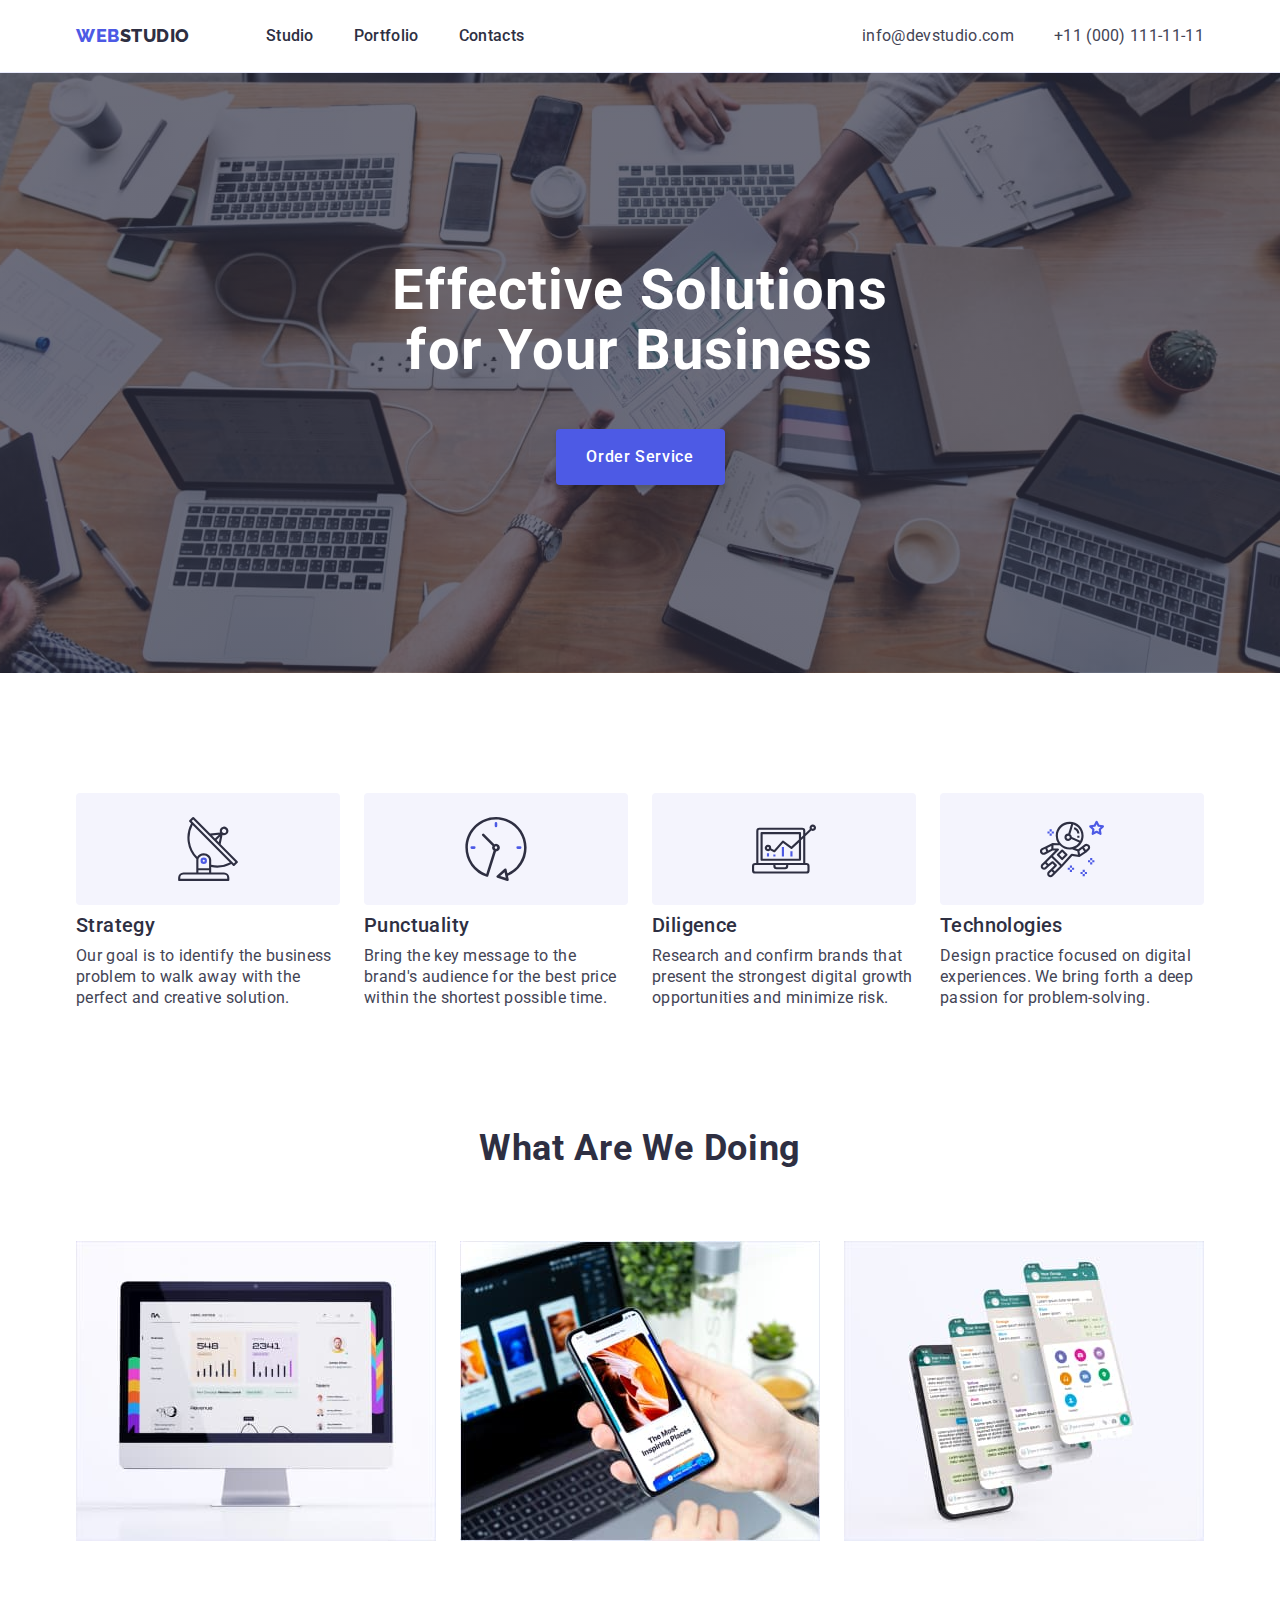
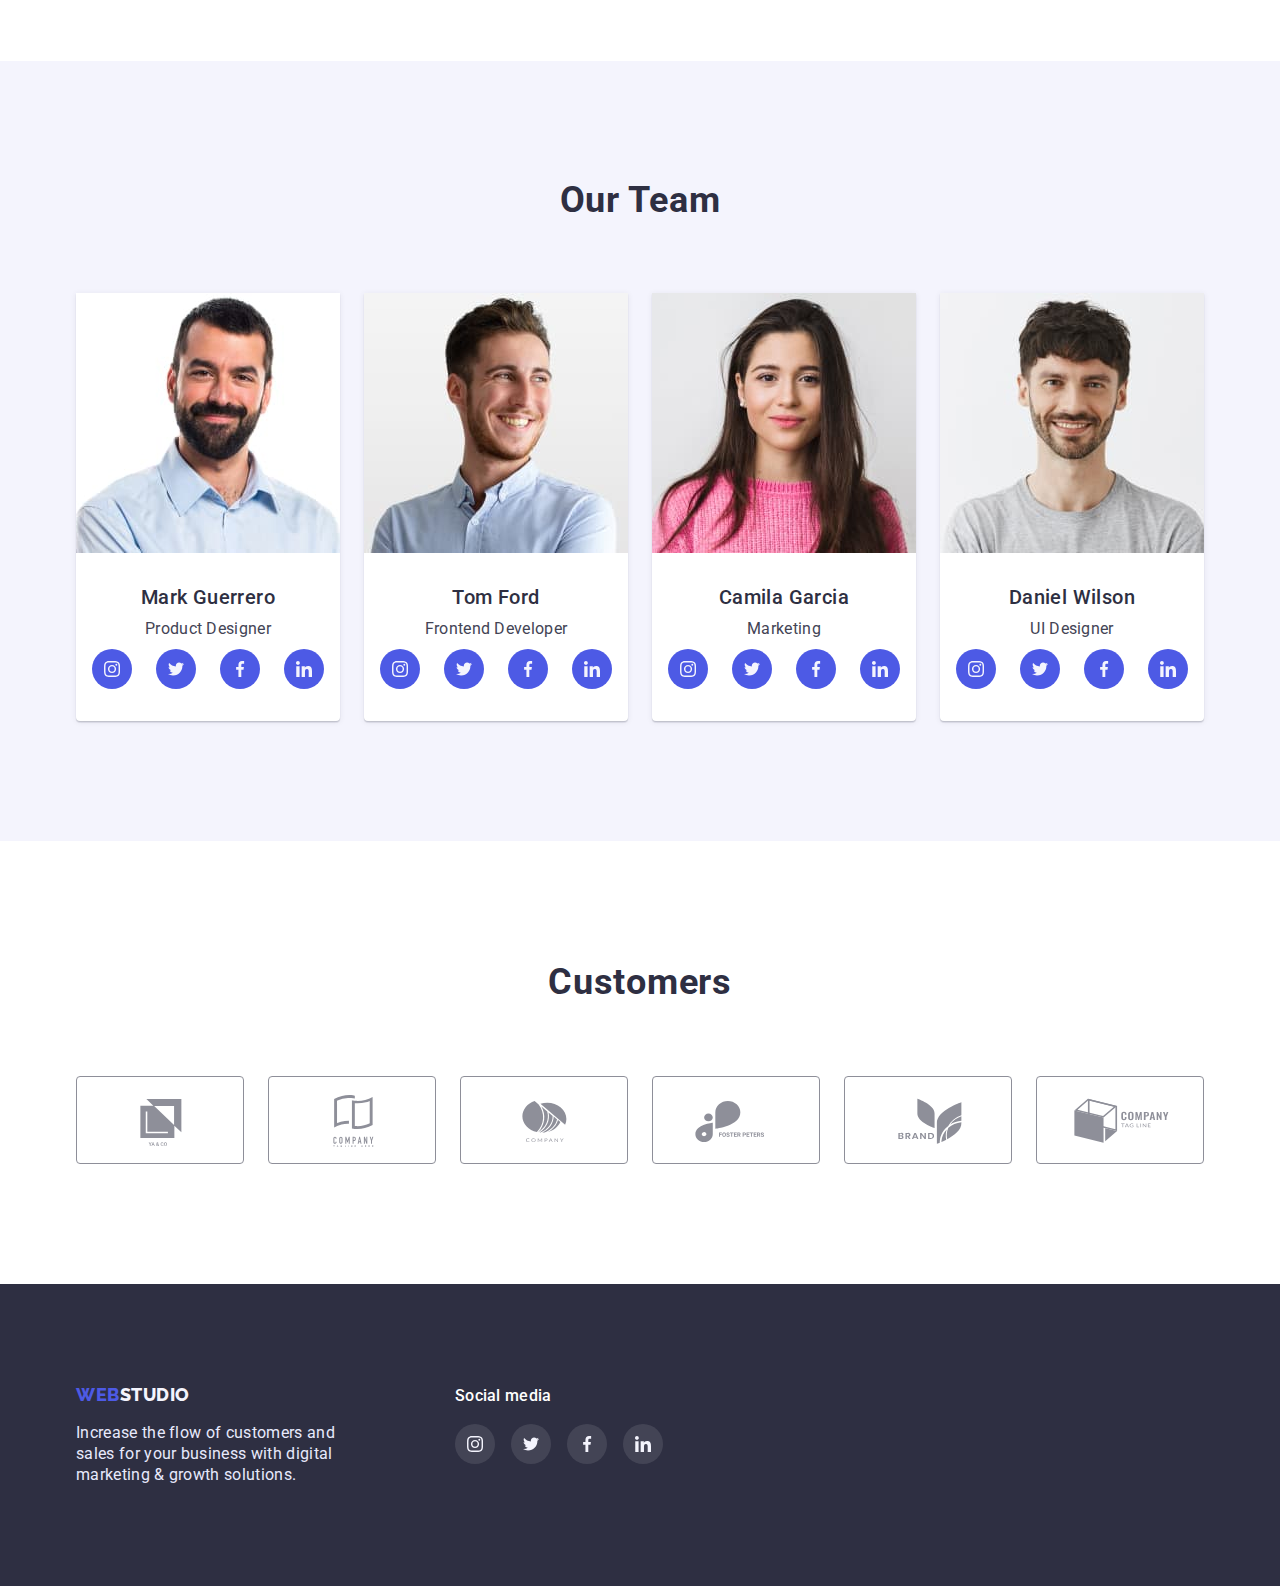
==== index.html @ 780a2706 "Initial commit" ====
<!DOCTYPE html>
<html lang="en">
<head>
    <meta charset="UTF-8">
    <meta http-equiv="X-UA-Compatible" content="IE=edge">
    <meta name="viewport" content="width=device-width, initial-scale=1.0">
    <title>WedStudio</title>
    <link rel="preconnect" href="https://fonts.googleapis.com">
    <link rel="preconnect" href="https://fonts.gstatic.com" crossorigin>
    <link href="https://fonts.googleapis.com/css2?family=Raleway:wght@800&family=Roboto:wght@400;500;700;900&display=swap" rel="stylesheet">
    <link rel="stylesheet" href="https://cdnjs.cloudflare.com/ajax/libs/modern-normalize/1.1.0/modern-normalize.min.css">
    <link rel="stylesheet" href="css/styles.css">
</head>
<body>
    <!--Шапка-->
    <header class="header-website">
        <div class="container header-main">
        <nav class="header-nav">
            <a href="./index.html" class="header-logo logo link">Web<span class="logo-studio">Studio</span></a>
            <ul class="header-list list">
                <li class="item-header"><a class="header-link link" href="./index.html">Studio</a></li>
                <li class="item-header"><a class="header-link link" href="./portfolio.html">Portfolio</a></li>
                <li class="item-header"><a class="header-link link" href="">Contacts</a></li>
            </ul>
        </nav>
        <address class="address">
            <ul class="address-list list">
                <li class="item-contacts"><a class="contacts link" href="mailto:info@devstudio.com">info@devstudio.com</a></li>
                <li class="item-contacts"><a class="contacts link" href="tel:+110001111111">+11 (000) 111-11-11</a></li>
            </ul>
        </address>  
        </div>   
    </header>

    <!--Унікальний Зміст-->
    <main>
        <section class="hero">
            <div class="container">
            <h1 class="title">Effective Solutions 
                for Your Business</h1>
            <button type="button" class="button-hero">Order Service</button>
            </div>
        </section>

        <section class="information">
            <div class="container">
            <h2 hidden>Info</h2>
            <ul class="info-list list">
                <li class="item-info">
                    <div class="info-icon">
                        <svg width="64" height="64">
                            <use href="./images/icons.svg#icon-antenna"></use>
                        </svg>
                    </div>
                    <h3 class="info-caption">Strategy</h3>
                    <p class="info-text">Our goal is to identify the business problem to walk away with the perfect and creative solution. </p>
                </li>
                <li class="item-info">
                    <div class="info-icon">
                        <svg width="64" height="64">
                            <use href="./images/icons.svg#icon-clock"></use>
                        </svg>
                    </div>
                    <h3 class="info-caption">Punctuality</h3>
                    <p class="info-text">Bring the key message to the brand's audience for the best price within the shortest possible time.</p>
                </li>
                <li class="item-info">
                    <div class="info-icon">
                        <svg width="64" height="64">
                            <use href="./images/icons.svg#icon-diagram"></use>
                        </svg>
                    </div>
                    <h3 class="info-caption">Diligence</h3>
                    <p class="info-text">Research and confirm brands that present the strongest digital growth opportunities and minimize risk.</p>
                </li>
                <li class="item-info">
                    <div class="info-icon">
                        <svg width="64" height="64">
                            <use href="./images/icons.svg#icon-astronaut"></use>
                        </svg>
                    </div>
                    <h3 class="info-caption">Technologies</h3>
                    <p class="info-text">Design practice focused on digital experiences. We bring forth a deep passion for problem-solving.</p>
                </li>
            </ul>
            </div>
        </section>

        <section class="company-work">
            <div class="container">
            <h2 class="title-company-work">What are we doing</h2>
            <ul class="company-work-list list">
                <li class="company-work-cards">
                    <img src="./images/site.jpg"
                    alt="site"
                    width="360"
                    height="300"></li>

                <li class="company-work-cards">
                    <img src="./images/chat.jpg" 
                    alt="chat"
                    width="360"
                    height="300"></li>

                <li class="company-work-cards">
                    <img src="./images/application.jpg" 
                    alt="mobile application"
                    width="360"
                    height="300"></li>
            </ul>
            </div>
        </section>

        <section class="team">
            <div class="container">
            <h2 class="title-team">Our Team</h2> 

            <ul class="team-list list">
                <li class="item-team">
                    <img src="./images/TeamCard1.jpg" 
                    alt="Product Designer"
                    width="264"
                    height="260">
                    <div class="team-text">
                    <h3 class="team-caption">Mark Guerrero</h3>
                    <p class="team-position">Product Designer</p>
                    <ul class="team-soc-list list">
                        <li class="team-soc-item">
                            <a href="" class="team-soc-link link">
                                <svg width="16" height="16">
                                <use href="./images/icons.svg#icon-instagram"></use>
                                </svg>
                            </a>
                        </li>
                        <li class="team-soc-item">
                            <a href="" class="team-soc-link link">
                                <svg width="16" height="16">
                                <use href="./images/icons.svg#icon-twitter"></use>
                                </svg>
                            </a>
                        </li>
                        <li class="team-soc-item">
                            <a href="" class="team-soc-link link">
                                <svg width="16" height="16">
                                <use href="./images/icons.svg#icon-facebook"></use>
                                </svg>
                            </a>
                        </li>
                        <li class="team-soc-item">
                            <a href="" class="team-soc-link link">
                                <svg width="16" height="16">
                                <use href="./images/icons.svg#icon-linkedin"></use>
                                </svg>
                            </a>
                        </li>
                    </ul>
                    </div>
                </li>
                <li class="item-team">
                    <img src="./images/TeamCard2.jpg" 
                    alt="Frontend Developer"
                    width="264"
                    height="260">
                    <div class="team-text">
                    <h3 class="team-caption">Tom Ford</h3>
                    <p class="team-position">Frontend Developer</p>
                    <ul class="team-soc-list list">
                        <li class="team-soc-item">
                            <a href="" class="team-soc-link link">
                                <svg width="16" height="16">
                                <use href="./images/icons.svg#icon-instagram"></use>
                                </svg>
                            </a>
                        </li>
                        <li class="team-soc-item">
                            <a href="" class="team-soc-link link">
                                <svg width="16" height="16">
                                <use href="./images/icons.svg#icon-twitter"></use>
                                </svg>
                            </a>
                        </li>
                        <li class="team-soc-item">
                            <a href="" class="team-soc-link link">
                                <svg width="16" height="16">
                                <use href="./images/icons.svg#icon-facebook"></use>
                                </svg>
                            </a>
                        </li>
                        <li class="team-soc-item">
                            <a href="" class="team-soc-link link">
                                <svg width="16" height="16">
                                <use href="./images/icons.svg#icon-linkedin"></use>
                                </svg>
                            </a>
                        </li>
                    </ul>
                    </div>
                </li>
                <li class="item-team">
                    <img src="./images/TeamCard3.jpg" 
                    alt="Marketing"
                    width="264"
                    height="260">
                    <div class="team-text">
                    <h3 class="team-caption">Camila Garcia</h3>
                    <p class="team-position">Marketing</p>
                    <ul class="team-soc-list list">
                        <li class="team-soc-item">
                            <a href="" class="team-soc-link link">
                                <svg width="16" height="16">
                                <use href="./images/icons.svg#icon-instagram"></use>
                                </svg>
                            </a>
                        </li>
                        <li class="team-soc-item">
                            <a href="" class="team-soc-link link">
                                <svg width="16" height="16">
                                <use href="./images/icons.svg#icon-twitter"></use>
                                </svg>
                            </a>
                        </li>
                        <li class="team-soc-item">
                            <a href="" class="team-soc-link link">
                                <svg width="16" height="16">
                                <use href="./images/icons.svg#icon-facebook"></use>
                                </svg>
                            </a>
                        </li>
                        <li class="team-soc-item">
                            <a href="" class="team-soc-link link">
                                <svg width="16" height="16">
                                <use href="./images/icons.svg#icon-linkedin"></use>
                                </svg>
                            </a>
                        </li>
                    </ul>
                    </div>
                </li>
                <li class="item-team">
                    <img src="./images/TeamCard4.jpg" 
                    alt="UI Designer"
                    width="264"
                    height="260">
                    <div class="team-text">
                    <h3 class="team-caption">Daniel Wilson</h3>
                    <p class="team-position">UI Designer</p>
                    <ul class="team-soc-list list">
                        <li class="team-soc-item">
                            <a href="" class="team-soc-link link">
                                <svg width="16" height="16">
                                <use href="./images/icons.svg#icon-instagram"></use>
                                </svg>
                            </a>
                        </li>
                        <li class="team-soc-item">
                            <a href="" class="team-soc-link link">
                                <svg width="16" height="16">
                                <use href="./images/icons.svg#icon-twitter"></use>
                                </svg>
                            </a>
                        </li>
                        <li class="team-soc-item">
                            <a href="" class="team-soc-link link">
                                <svg width="16" height="16">
                                <use href="./images/icons.svg#icon-facebook"></use>
                                </svg>
                            </a>
                        </li>
                        <li class="team-soc-item">
                            <a href="" class="team-soc-link link">
                                <svg width="16" height="16">
                                <use href="./images/icons.svg#icon-linkedin"></use>
                                </svg>
                            </a>
                        </li>
                    </ul>
                    </div>
                </li>
            </ul>
            </div>
        </section>

        <section class="customers">
            <div class="conteiner">
                <h2 class="title-customers">Customers</h2>
                    <ul class="customers-list list">
                        <li class="customers-icon-item">
                                <svg class="customers-icon"
                                 width="104" height="56">
                                    <use href="./images/icons.svg#icon-Logo1"></use>
                                </svg>
                        </li>
                        <li class="customers-icon-item">
                                <svg class="customers-icon"
                                 width="104" height="56">
                                    <use href="./images/icons.svg#icon-Logo2"></use>
                                </svg>
                        </li>
                        <li class="customers-icon-item">
                                <svg class="customers-icon"
                                 width="104" height="56">
                                    <use href="./images/icons.svg#icon-Logo3"></use>
                                </svg>
                        </li>
                        <li class="customers-icon-item">
                                <svg class="customers-icon"
                                 width="104" height="56">
                                    <use href="./images/icons.svg#icon-Logo4"></use>
                                </svg>
                        </li>
                        <li class="customers-icon-item">
                                <svg class="customers-icon"
                                 width="104" height="56">
                                    <use href="./images/icons.svg#icon-Logo5"></use>
                                </svg>
                        </li>
                        <li class="customers-icon-item">
                                <svg class="customers-icon"
                                 width="104" height="56">
                                    <use href="./images/icons.svg#icon-Logo6"></use>
                                </svg>
                        </li>
                    </ul>
            </div>
        </section>
    </main>

    <!--Нижня Частина-->
    <footer class="footer-website">
        <div class="container">
        <div class="footer-content">
            <div>
                <a href="./index.html" class="logo link">Web<span class="logo-studio-footer">Studio</span></a>
                <p class="footer-text">Increase the flow of customers and 
                 sales for your business with digital 
                 marketing & growth solutions.</p>
            </div>
            
            <div class="footer-social-media">
                <p class="footer-text-soc">Social media</p>
                <ul class="footer-soc-list list">
                    <li class="footer-soc-item">
                        <a href="" class="footer-soc-link link">
                            <svg width="16" height="16">
                                <use href="./images/icons.svg#icon-instagram"></use>
                            </svg>
                         </a>
                    </li>
                    <li class="footer-soc-item">
                        <a href="" class="footer-soc-link link">
                            <svg width="16" height="16">
                                <use href="./images/icons.svg#icon-twitter"></use>
                            </svg>
                        </a>
                    </li>
                    <li class="footer-soc-item">
                        <a href="" class="footer-soc-link link">
                            <svg width="16" height="16">
                                <use href="./images/icons.svg#icon-facebook"></use>
                            </svg>
                        </a>
                    </li>
                    <li class="footer-soc-item">
                        <a href="" class="footer-soc-link link">
                            <svg width="16" height="16">
                                <use href="./images/icons.svg#icon-linkedin"></use>
                            </svg>
                        </a>
                    </li>
                </ul>
            </div>
        </div>
        </div>
    </footer>
</body>
</html>
---- css/styles.css ----
body {
  font-family: 'Roboto',sans-serif;
  color: #434455;
  }

p,h1,h2,h3,h4,h5,h6 {
  margin: 0;
}

ul {
  padding-left: 0;
  margin: 0;
}

img {
  display: block;
  max-width: 100%;
  height: auto;
}

:root {
  --bg-color:#2E2F42;
  --bg-second-color: #F4F4FD;

  --logo-color: #4D5AE5;

  --color-header-link: #2E2F42;
  --color-contacts: #434455;
  --selection-header: #404BBF;

  --hero-title-color: #FFFFFF;
  --bttn-color: #FFFFFF;
  --bttn-bg-color: #4D5AE5;
  --selection-bttn-hero: #404bbf;
  --background-gradient: linear-gradient(rgba(46, 47, 66, 0.7), rgba(46, 47, 66, 0.7));

  --text-main: #2E2F42;
  --shadow-team-cards: 0px 1px 6px rgba(46, 47, 66, 0.08), 
  0px 1px 1px rgba(46, 47, 66, 0.16), 
  0px 2px 1px rgba(46, 47, 66, 0.08);
  --bg-color-icon: #F4F4FD;
  --bg-color-photo: #FFFFFF;
  --icon-soc-team:#4D5AE5;
  --selection-icon-team:#404BBF;

  --photo-border:#E7E9FC;
  --selection-icon-customers: #404BBF;

  --nav-bttn-color: #4D5AE5;
  --nav-bttn-bg: #F4F4FD;
  --nav-bttn-border: #E7E9FC;
  --selection-bttn-nav-text: #FFFFFF;
  --selection-bttn-nav: #404BBF;
  --shadow-bttn-nav: 0px 3px 1px rgba(0, 0, 0, 0.1), 
  0px 2px 1px rgba(0, 0, 0, 0.08), 
  0px 2px 2px rgba(0, 0, 0, 0.12);

  --cards-text-color: #2e2f42; 
  --cards-subtext-color: #434455;
  --shadow-cards: 0px 1px 6px rgba(46, 47, 66, 0.08),
  0px 1px 1px rgba(46, 47, 66, 0.16), 
  0px 2px 1px rgba(46, 47, 66, 0.08);

  --footer-text: #E7E9FC;
  --footer-text-soc: #FFFFFF;
  --footer-icon-soc: rgba(255, 255, 255, 0.1);
  --selection-footer-icon: #31D0AA;
}

.link {  
  text-decoration: none; 
}

.container {
  width: 1158px;
  padding-right: 15px;
  padding-left: 15px;
  margin: 0 auto;}

/*Header CSS*/

.header-website {
  padding-top: 24px;
  padding-bottom: 24px;
  border-bottom: 1px solid #E7E9FC;
}

.header-main {
  display: flex;
}

.header-nav {
  display: flex;
  align-items: center;
  margin-right: auto;
}

.header-logo {
  margin-right: 76px;
}

.logo {
  font-family: 'Raleway', sans-serif;
  text-transform: uppercase;
  font-weight: 800;
  font-size: 18px;
  line-height: 1.17;
  letter-spacing: 0.03em;
  color: var(--logo-color);
}

.logo-studio {
  color: #2E2F42;
}

.logo-studio-footer {
  color: #F4F4FD;
}

.list {
  list-style: none;
}

.header-list {
  display: flex;
  gap: 40px;
}

.header-link {
  font-weight: 500;
  font-size: 16px;
  line-height: 1.5;
  letter-spacing: 0.02em;
  color: var(--color-header-link);
}

.header-link:hover, 
.header-link:focus {
  color:var(--selection-header);
}

.address {
  font-style: normal;
}

.address-list {
  display: flex;
  gap: 40px;
}

.contacts {
  font-family: 'Roboto';
  font-size: 16px;
  line-height: 1.5;
  letter-spacing: 0.02em;
  color: var(--color-contacts);
}
.contacts:hover,
.contacts:focus {
  color: var(--selection-header);
}

/*------Section Hero------*/

.hero {
  padding-top: 188px;
  padding-bottom: 188px;
  max-width: 1440px;
  margin: 0 auto;
  background-color: var(--bg-color);
  background-image: var(--background-gradient),
  url(../images/BackgroundPhoto.jpg);
  background-repeat: no-repeat;
  background-position: center;
}

.title {
  font-weight: 700;
  font-size: 56px;
  max-width: 496px;
  line-height: 1.07;
  letter-spacing: 0.02em;
  color: var(--hero-title-color);
  text-align: center;
  margin: 0 auto;
  white-space:pre-line;
  margin-bottom: 48px;
}

.button-hero {
  font-family: 'Roboto', sans-serif;
  font-style: normal;
  min-width: 169px;
  height: 56px;
  font-weight: 500;
  font-size: 16px;
  line-height: 1.5;
  letter-spacing: 0.04em;
  color: var(--bttn-color);
  background-color: var(--bttn-bg-color);
  box-shadow: 0px 4px 4px rgba(0, 0, 0, 0.15);
  border-radius: 4px;
  border: 0cm;
  margin: 0 auto;
  display: block;
  cursor: pointer;
}

.button-hero:hover,
.button-hero:focus {
  background-color: var(--selection-bttn-hero);
}

/*------Section Information------*/ 

.information {
  padding-top: 120px;
  padding-bottom: 120px;
}

.info-list {
  display: flex;
  justify-content: space-between;
  gap: 24px;
}

.item-info {
  width: calc((100% - 72px) / 4);
  max-width: 264px;
}

.info-icon {
  width: 100%;
  height: 112px;
  background-color: var(--bg-color-icon);
  border-radius: 4px;
  margin-bottom: 8px;
  display: flex;
  align-items: center;
  justify-content: center;
}

.info-caption {
  font-weight: 500;
  font-size: 20px;
  line-height: 1.2;
  letter-spacing: 0.02em;
  color: var(--text-main);
  margin-bottom: 8px;
}

.info-text {
  font-size: 16px;
  line-height: 1.33;
  letter-spacing: 0.02em;
}

/*------Section Company Work------*/

.company-work {
  padding-bottom: 120px;
}

.title-company-work {
  font-weight: 700;
  font-size: 36px;
  line-height: 1.11;
  letter-spacing: 0.02em;
  margin-bottom: 72px;
  text-transform: capitalize;
  text-align: center;
  color: var(--text-main);
}

.company-work-list {
  display: flex;
  justify-content: space-between;
  gap: 24px;
}

 .company-work-cards {
  width: calc((100% - 48px) / 3);
}


/*------Section Team------*/

.team {
  padding-top: 120px;
  padding-bottom: 120px;
  background-color: var(--bg-second-color);
}

.team-list {
  display: flex;
  justify-content: space-between;
  gap: 24px;
}

.item-team {
  background-color: var(--bg-color-photo);
  width: calc((100% - 72px) / 4);
  box-shadow: var(--shadow-team-cards);
  border-radius: 0px 0px 4px 4px;
}

.title-team {
  font-weight: 700;
  font-size: 36px;
  line-height: 1.11;
  letter-spacing: 0.02em;
  margin-bottom: 72px;
  text-transform: capitalize;
  text-align: center;
  color: var(--text-main);
}

.team-text {
  padding-top: 32px;
  padding-bottom: 32px;
}

.team-caption {
  font-weight: 500;
  font-size: 20px;
  line-height: 1.2;
  letter-spacing: 0.02em;
  color: var(--text-main);
  text-align: center;
  margin-bottom: 8px;
}

.team-position { 
  font-size: 16px;
  line-height: 1.5;
  letter-spacing: 0.02em;
  text-align: center;
  margin-bottom: 8px;
}

.team-soc-list {
  display: flex;
  justify-content: center;
  align-items: center;
  gap: 24px;
}

.team-soc-item {
  width: 40px;
  height: 40px;
}

.team-soc-link {
  width: 100%;
  height: 100%;
  border-radius: 50%;
  background-color: var(--icon-soc-team);
  display: flex;
  align-items: center;
  justify-content: center;
}

.team-soc-link:hover,
.team-soc-link:focus {
  background-color: var(--selection-icon-team);
}

/*------Customers------*/

.customers {
  padding-top: 120px;
  padding-bottom: 120px;
}

.title-customers {
  font-weight: 700;
  font-size: 36px;
  line-height: 1.22;
  letter-spacing: 0.02em;
  margin-bottom: 72px;
  text-align: center;
  text-transform: capitalize;
  color: var(--text-main);
}

.customers-list {
  display: flex;
  justify-content: center;
  align-items: center;
  gap: 24px;
}

.customers-icon-item {
  width: 168px;
  height: 88px;
  display: flex;
  align-items: center;
  justify-content: center;
  border: 1px solid #8E8F99;
  border-radius: 4px;
  color: #8e8f99;
}

.customers-icon {
  fill: currentColor;
}

.customers-icon-item:hover, 
.customers-icon-item:focus {
  border-color: var(--selection-icon-customers);
  color: var(--selection-icon-customers);
}


/*------Footer------*/

.footer-website {
  padding-top: 100px;
  padding-bottom: 100px;
  margin-right: auto;
  background-color: var(--bg-color);
}

.footer-content {
  display: flex;
  align-items: start;
  gap: 120px;
}

.footer-text {
  font-size: 16px;
  line-height: 1.33;
  letter-spacing: 0.02em;
  margin-top: 16px;
  color: var(--footer-text);
  white-space: pre-line;
  max-width: 264px; 
}

.footer-text-soc {
  font-weight: 500;
  font-size: 16px;
  line-height: 1.5;
  letter-spacing: 0.02em;
  color: var(--footer-text-soc);
  margin-bottom: 16px;
}

.footer-soc-list {
  display: flex;
  justify-content: center;
  align-items: center;
  gap: 16px;
}

.footer-soc-link {
  width: 40px;
  height: 40px;
  border-radius: 50%;
  background-color: var(--footer-icon-soc);
  display: flex;
  align-items: center;
  justify-content: center;
}

.footer-soc-link:hover,
.footer-soc-link:focus {
  background-color: var(--selection-footer-icon);
}

/*------Portfolio Nav------*/

.portfolio {
  padding-top: 96px;
  padding-bottom: 120px;
}

.list-button {
  display: flex;
  gap: 24px;
  margin-bottom: 72px;
  justify-content: center;
} 

.button-nav {
  font-family: 'Roboto', sans-serif;
  font-weight: 500;
  font-size: 16px;
  line-height: 1.5;
  letter-spacing: 0.04em;
  color: var(--nav-bttn-color);
  background-color: var(--nav-bttn-bg);
  border: 1px solid var(--nav-bttn-border);
  border-radius: 4px;
  margin: 0 auto;
  cursor: pointer;
  padding: 12px 24px;
}

.button-nav:hover,
.button-nav:focus{
  color: var(--selection-bttn-nav-text);
  background-color: var(--selection-bttn-nav);
  box-shadow: var(--shadow-bttn-nav);
}

/*Portfolio Cards*/

.list-card {
  display: flex;
  flex-wrap: wrap;
  column-gap: 24px;
  row-gap: 48px;
}

.row-cards {
  width: calc((100% - 48px) / 3);
  border: 1px solid var(--photo-border);
  border-top: none;
}

.cards-container {
  background-color: var(--bg-color-photo);
  padding-top: 32px;
  padding-bottom: 32px;
  padding-left: 16px;
}

.row-cards:hover,
.row-cards:focus {
  border: 1px solid #F4F4FD;
  box-shadow: var(--shadow-cards)
}

.cards-caption {
  font-weight: 500;
  font-size: 20px;
  line-height: 1.2;
  letter-spacing: 0.02em;
  color: var(--cards-text-color);
  margin-bottom: 8px;
}

.cards-text {
  font-size: 16px;
  line-height: 1.5;
  letter-spacing: 0.02em;
  color: var(--cards-subtext-color);
}
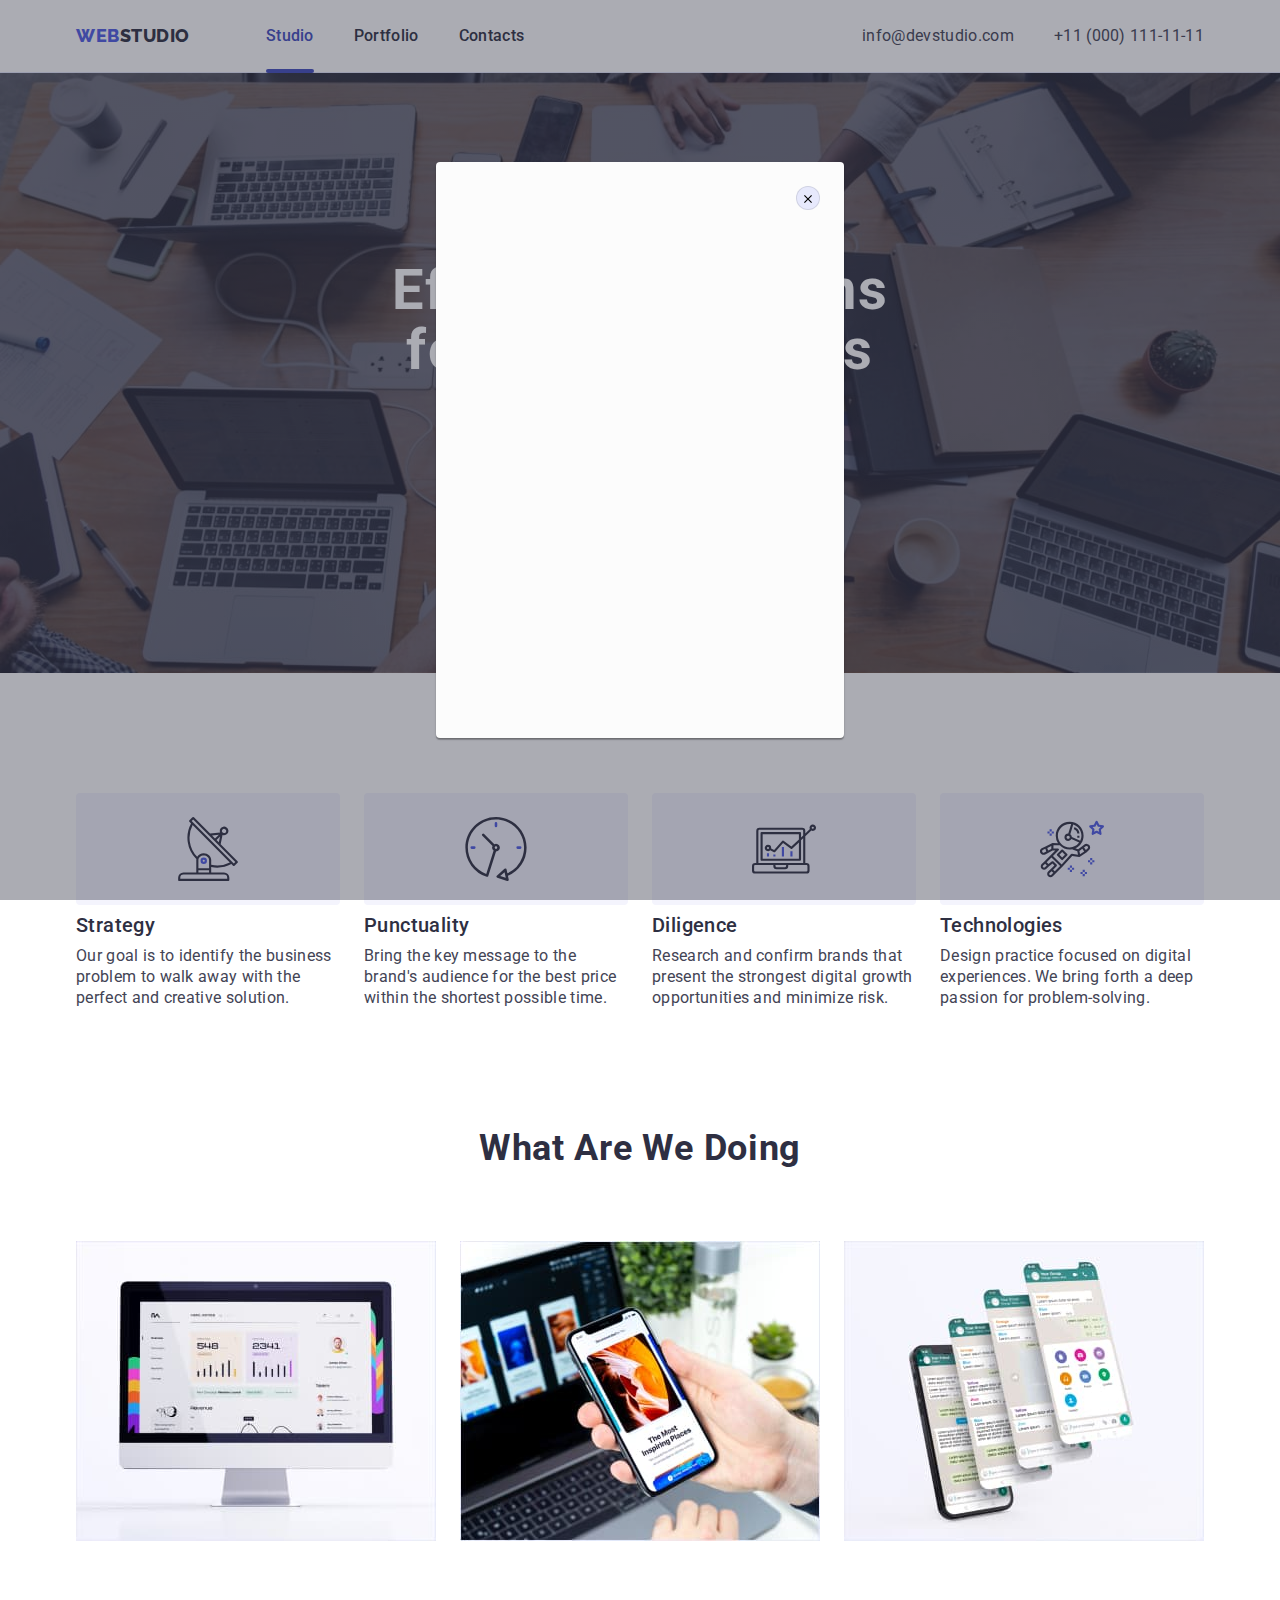
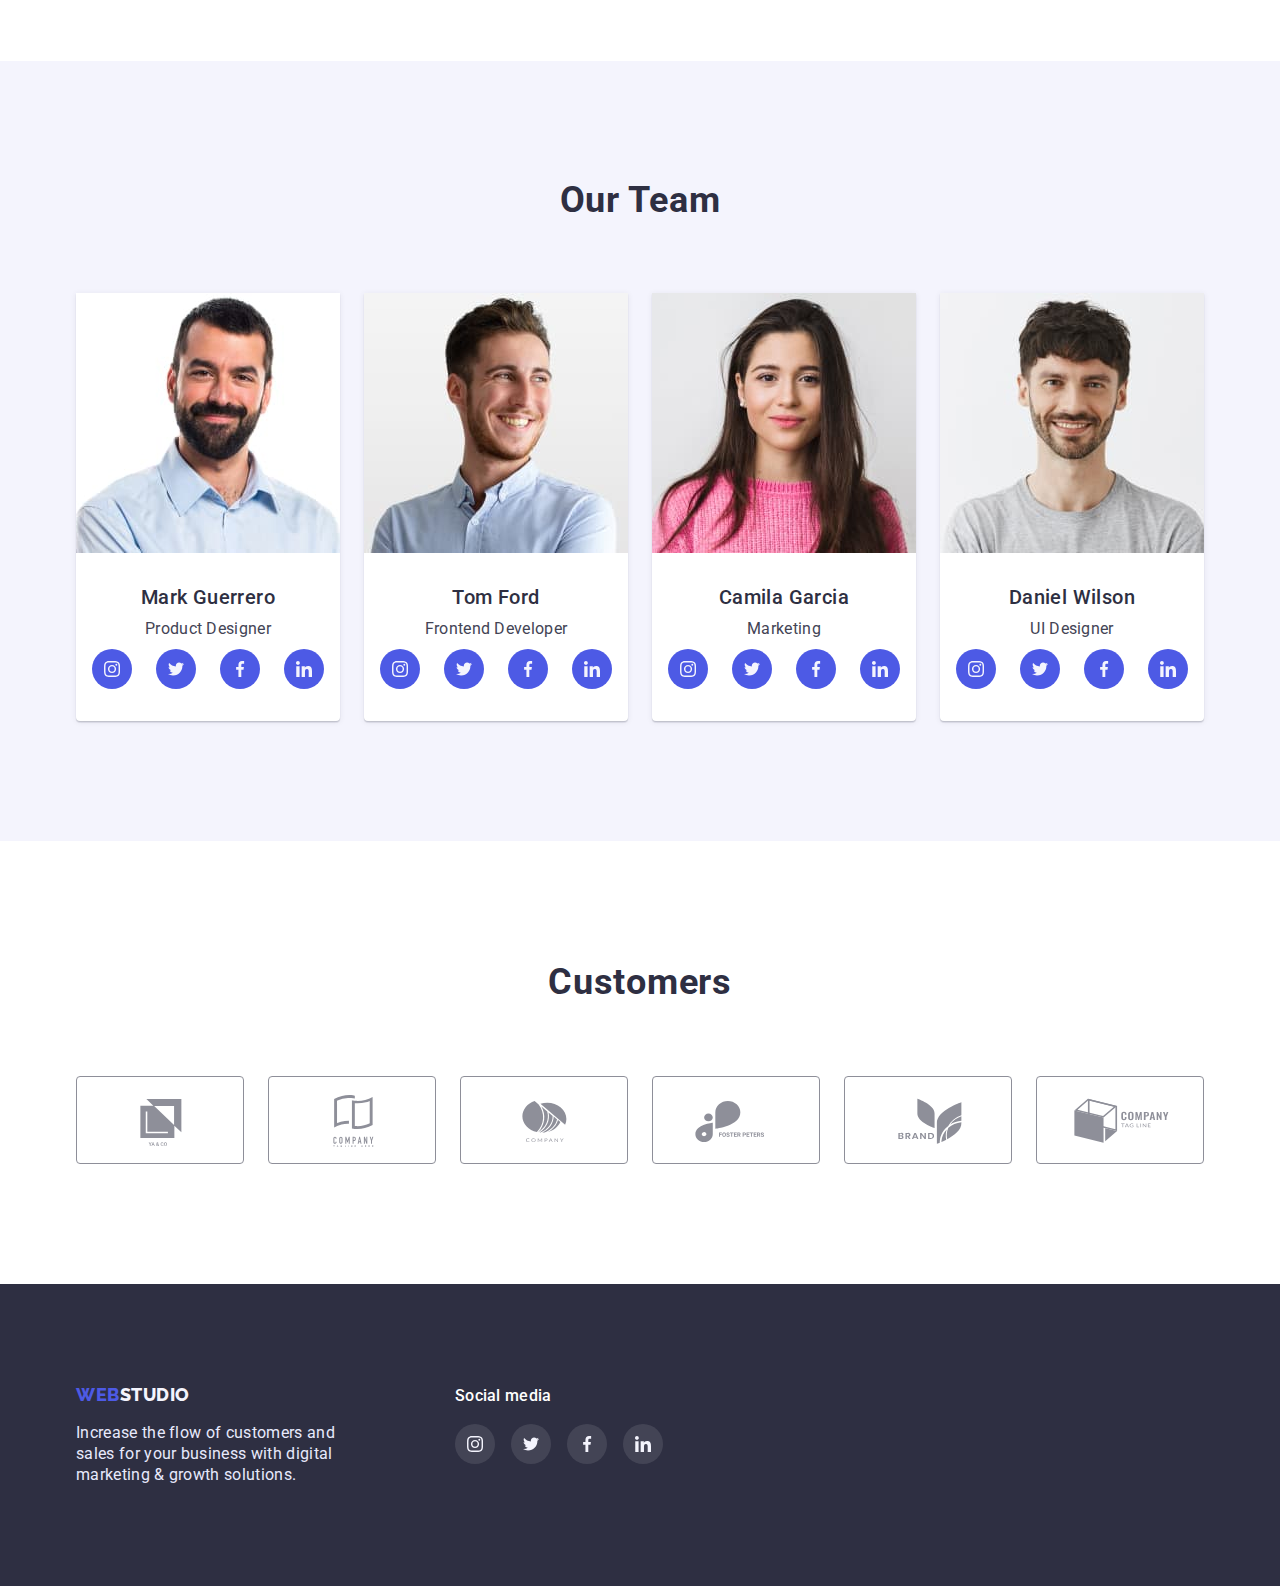
==== commit b673d896: "Homework5" ====
--- a/index.html
+++ b/index.html
@@ -18,15 +18,15 @@
         <nav class="header-nav">
             <a href="./index.html" class="header-logo logo link">Web<span class="logo-studio">Studio</span></a>
             <ul class="header-list list">
-                <li class="item-header"><a class="header-link link" href="./index.html">Studio</a></li>
-                <li class="item-header"><a class="header-link link" href="./portfolio.html">Portfolio</a></li>
-                <li class="item-header"><a class="header-link link" href="">Contacts</a></li>
+                <li><a class="header-link link current" href="./index.html">Studio</a></li>
+                <li><a class="header-link link" href="./portfolio.html">Portfolio</a></li>
+                <li><a class="header-link link" href="">Contacts</a></li>
             </ul>
         </nav>
         <address class="address">
             <ul class="address-list list">
-                <li class="item-contacts"><a class="contacts link" href="mailto:info@devstudio.com">info@devstudio.com</a></li>
-                <li class="item-contacts"><a class="contacts link" href="tel:+110001111111">+11 (000) 111-11-11</a></li>
+                <li><a class="contacts link" href="mailto:info@devstudio.com">info@devstudio.com</a></li>
+                <li><a class="contacts link" href="tel:+110001111111">+11 (000) 111-11-11</a></li>
             </ul>
         </address>  
         </div>   
@@ -38,7 +38,7 @@
             <div class="container">
             <h1 class="title">Effective Solutions 
                 for Your Business</h1>
-            <button type="button" class="button-hero">Order Service</button>
+            <button type="button" class="button-hero" data-modal-open>Order Service</button>
             </div>
         </section>
 
@@ -372,5 +372,15 @@
         </div>
         </div>
     </footer>
+    <div class="backdrop" data-modal>
+        <div class="modal">
+            <button type="button"class="close-modal" data-modal-close >
+                <svg xmlns="http://www.w3.org/2000/svg" width="8" height="8" fill="none">
+                    <path fill="#000" d="M8 .806 7.194 0 4 3.194.806 0 0 .806 3.194 4 0 7.194.806 8 4 4.806 7.194 8 8 7.194 4.806 4 8 .806Z"/>
+                </svg>
+            </button>
+        </div>
+    </div>
+    <script src="./js/modal.js"></script>
 </body>
 </html>--- a/css/styles.css
+++ b/css/styles.css
@@ -19,6 +19,7 @@
 }
 
 :root {
+  --transition: 250ms cubic-bezier(0.4, 0, 0.2, 1);
   --bg-color:#2E2F42;
   --bg-second-color: #F4F4FD;
 
@@ -77,6 +78,7 @@
   padding-left: 15px;
   margin: 0 auto;}
 
+
 /*Header CSS*/
 
 .header-website {
@@ -127,11 +129,31 @@
 }
 
 .header-link {
+  display: block;
+  position: relative;
   font-weight: 500;
   font-size: 16px;
   line-height: 1.5;
   letter-spacing: 0.02em;
+  transition: var(--transition);
   color: var(--color-header-link);
+}
+
+.header-link.current {
+  color: var(--selection-header);
+}
+
+.current::after {
+  position: absolute; 
+  display: block;
+  content: "";
+  width: 100%;
+  height: 4px;
+  top: 45px;
+  left: 0;
+  bottom: 0;
+  background-color: var(--selection-header);
+  border-radius: 2px;
 }
 
 .header-link:hover, 
@@ -153,7 +175,9 @@
   font-size: 16px;
   line-height: 1.5;
   letter-spacing: 0.02em;
+  transition: var(--transition);
   color: var(--color-contacts);
+  
 }
 .contacts:hover,
 .contacts:focus {
@@ -203,7 +227,8 @@
   border: 0cm;
   margin: 0 auto;
   display: block;
-  cursor: pointer;
+  cursor: pointer;  
+  transition: var(--transition);
 }
 
 .button-hero:hover,
@@ -351,13 +376,14 @@
 }
 
 .team-soc-link {
+  display: flex;
+  align-items: center;
+  justify-content: center;
   width: 100%;
   height: 100%;
   border-radius: 50%;
   background-color: var(--icon-soc-team);
-  display: flex;
-  align-items: center;
-  justify-content: center;
+  transition: var(--transition);
 }
 
 .team-soc-link:hover,
@@ -391,14 +417,16 @@
 }
 
 .customers-icon-item {
+  display: flex;
+  align-items: center;
+  justify-content: center;
   width: 168px;
   height: 88px;
-  display: flex;
-  align-items: center;
-  justify-content: center;
   border: 1px solid #8E8F99;
   border-radius: 4px;
   color: #8e8f99;
+  transition: var(--transition);
+  cursor: pointer;
 }
 
 .customers-icon {
@@ -409,63 +437,6 @@
 .customers-icon-item:focus {
   border-color: var(--selection-icon-customers);
   color: var(--selection-icon-customers);
-}
-
-
-/*------Footer------*/
-
-.footer-website {
-  padding-top: 100px;
-  padding-bottom: 100px;
-  margin-right: auto;
-  background-color: var(--bg-color);
-}
-
-.footer-content {
-  display: flex;
-  align-items: start;
-  gap: 120px;
-}
-
-.footer-text {
-  font-size: 16px;
-  line-height: 1.33;
-  letter-spacing: 0.02em;
-  margin-top: 16px;
-  color: var(--footer-text);
-  white-space: pre-line;
-  max-width: 264px; 
-}
-
-.footer-text-soc {
-  font-weight: 500;
-  font-size: 16px;
-  line-height: 1.5;
-  letter-spacing: 0.02em;
-  color: var(--footer-text-soc);
-  margin-bottom: 16px;
-}
-
-.footer-soc-list {
-  display: flex;
-  justify-content: center;
-  align-items: center;
-  gap: 16px;
-}
-
-.footer-soc-link {
-  width: 40px;
-  height: 40px;
-  border-radius: 50%;
-  background-color: var(--footer-icon-soc);
-  display: flex;
-  align-items: center;
-  justify-content: center;
-}
-
-.footer-soc-link:hover,
-.footer-soc-link:focus {
-  background-color: var(--selection-footer-icon);
 }
 
 /*------Portfolio Nav------*/
@@ -495,6 +466,7 @@
   margin: 0 auto;
   cursor: pointer;
   padding: 12px 24px;
+  transition: var(--transition);
 }
 
 .button-nav:hover,
@@ -515,8 +487,29 @@
 
 .row-cards {
   width: calc((100% - 48px) / 3);
-  border: 1px solid var(--photo-border);
-  border-top: none;
+  transition: var(--transition); 
+}
+
+.cards-wrap {
+  position: relative;
+  overflow: hidden;
+}
+
+.row-cards:hover .cards-cover-text {
+  transform: translate(0);
+}
+
+.cards-cover-text { 
+  position: absolute;
+  top: 0;
+  font-size: 16px;
+  line-height: 1.5;
+  letter-spacing: 0.02em;
+  color: #F4F4FD;
+  background-color: #4D5AE5;
+  padding: 40px 32px 164px;
+  transform: translatey(100%);
+  transition: var(--transition);
 }
 
 .cards-container {
@@ -524,12 +517,14 @@
   padding-top: 32px;
   padding-bottom: 32px;
   padding-left: 16px;
+  border: 1px solid var(--photo-border);
+  border-top: none;
 }
 
 .row-cards:hover,
 .row-cards:focus {
-  border: 1px solid #F4F4FD;
   box-shadow: var(--shadow-cards)
+
 }
 
 .cards-caption {
@@ -546,4 +541,110 @@
   line-height: 1.5;
   letter-spacing: 0.02em;
   color: var(--cards-subtext-color);
+}
+
+/*------Footer------*/
+
+.footer-website {
+  padding-top: 100px;
+  padding-bottom: 100px;
+  margin-right: auto;
+  background-color: var(--bg-color);
+}
+
+.footer-content {
+  display: flex;
+  align-items: start;
+  gap: 120px;
+}
+
+.footer-text {
+  font-size: 16px;
+  line-height: 1.33;
+  letter-spacing: 0.02em;
+  margin-top: 16px;
+  color: var(--footer-text);
+  white-space: pre-line;
+  max-width: 264px; 
+}
+
+.footer-text-soc {
+  font-weight: 500;
+  font-size: 16px;
+  line-height: 1.5;
+  letter-spacing: 0.02em;
+  color: var(--footer-text-soc);
+  margin-bottom: 16px;
+}
+
+.footer-soc-list {
+  display: flex;
+  justify-content: center;
+  align-items: center;
+  gap: 16px;
+}
+
+.footer-soc-link {
+  width: 40px;
+  height: 40px;
+  border-radius: 50%;
+  background-color: var(--footer-icon-soc);
+  transition: var(--transition);
+  display: flex;
+  align-items: center;
+  justify-content: center;
+}
+
+.footer-soc-link:hover,
+.footer-soc-link:focus {
+  background-color: var(--selection-footer-icon);
+}
+
+
+/**/
+
+.backdrop {
+  display: flex;
+  position: fixed;
+  top: 0;
+  width: 100%;
+  height: 100%;
+  background-color: rgba(46, 47, 66, 0.4);
+  transition: opacity 300ms linear, visibility 300ms linear;
+}
+
+.modal{
+  position: absolute;
+  top: 50%;
+  left: 50%;
+  transform: translate(-50%,-50%) translateY(0);
+  transition: transform 300ms linear;
+  width: 408px;
+  min-height: 576px;
+  background-color: #FCFCFC;
+  box-shadow: 0px 1px 1px rgba(0, 0, 0, 0.14), 0px 1px 3px rgba(0, 0, 0, 0.12), 0px 2px 1px rgba(0, 0, 0, 0.2);
+  border-radius: 4px;
+  
+}
+
+.backdrop.is-hidden .modal {
+  transform:  translate(-50%,-50%)  translateY(-100%);
+}
+
+.close-modal {
+  width: 24px;
+  height: 24px;
+  background-color: #E7E9FC;
+  border: 1px solid rgba(0, 0, 0, 0.1);
+  border-radius: 50%;
+  position: absolute;
+  top:24px;
+  right: 24px;
+  cursor: pointer;
+}
+
+.is-hidden {
+  opacity: 0;
+  visibility: hidden;
+  pointer-events: none;
 }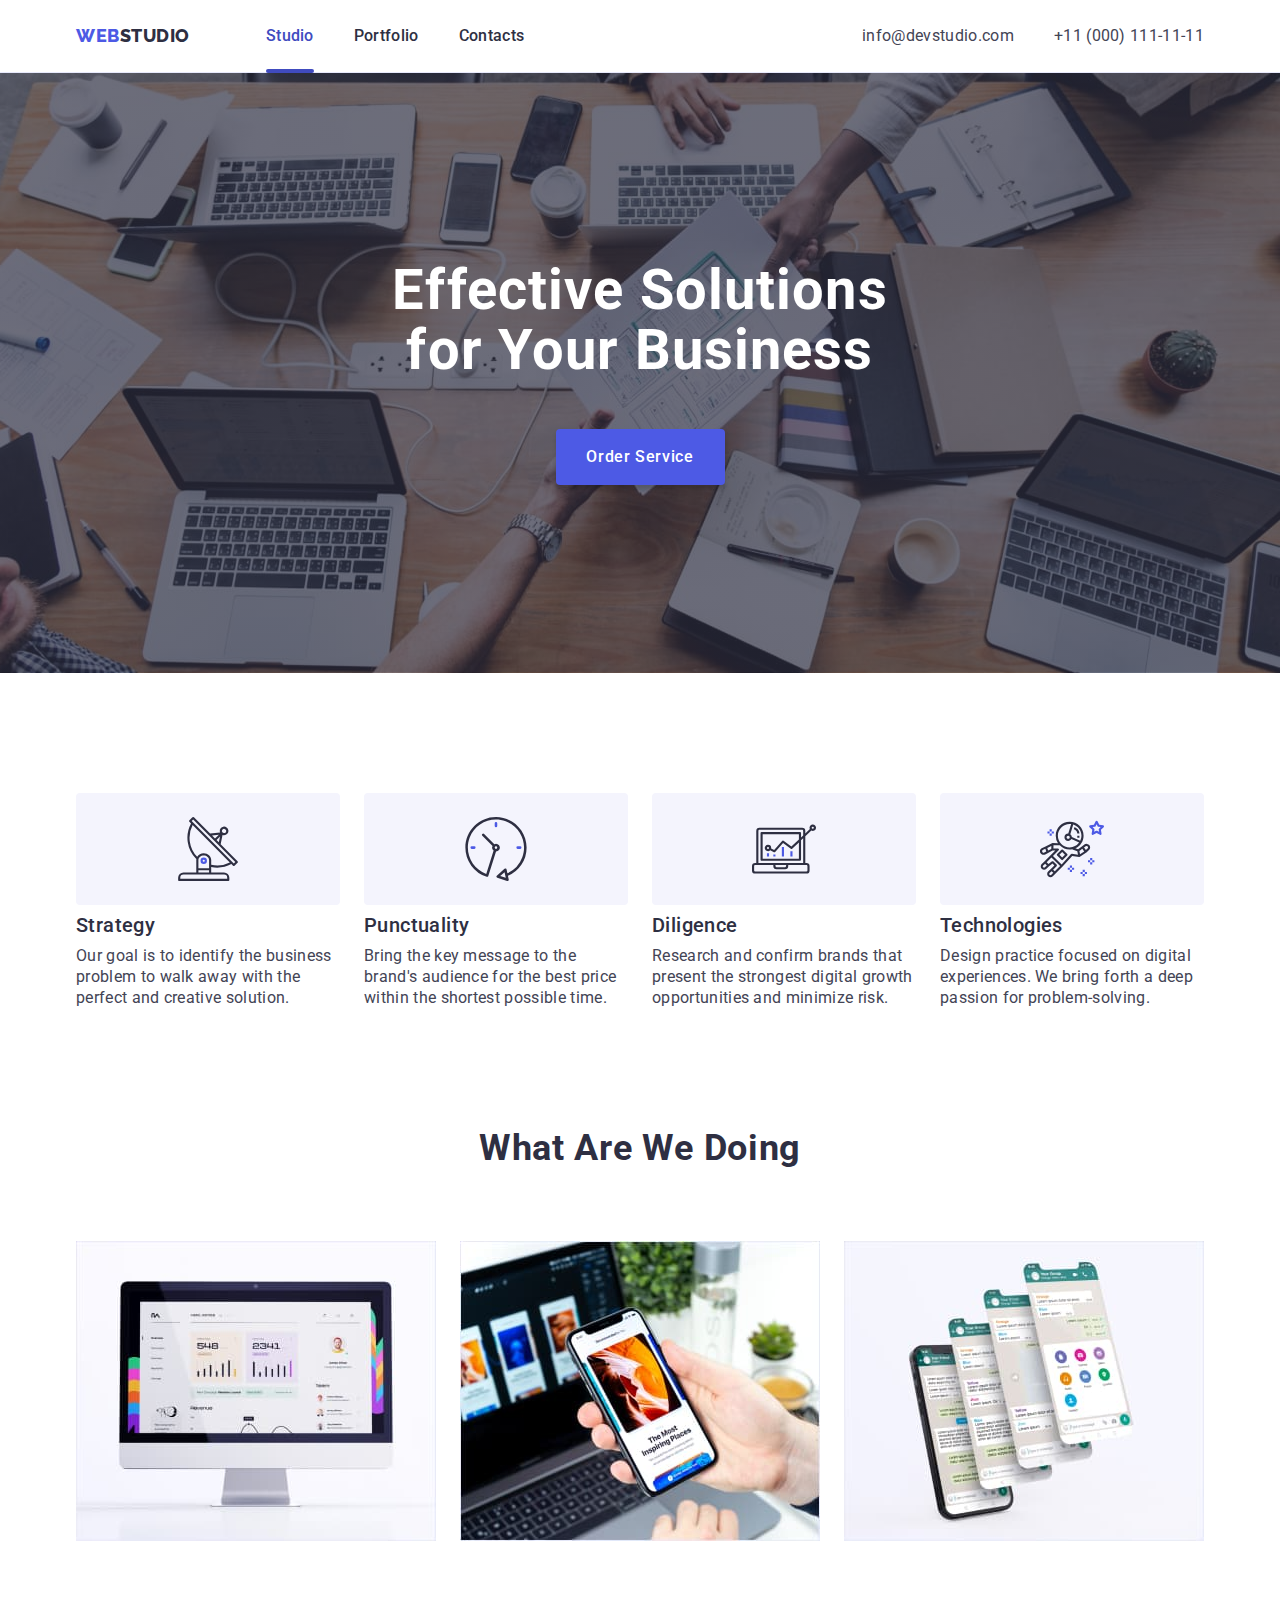
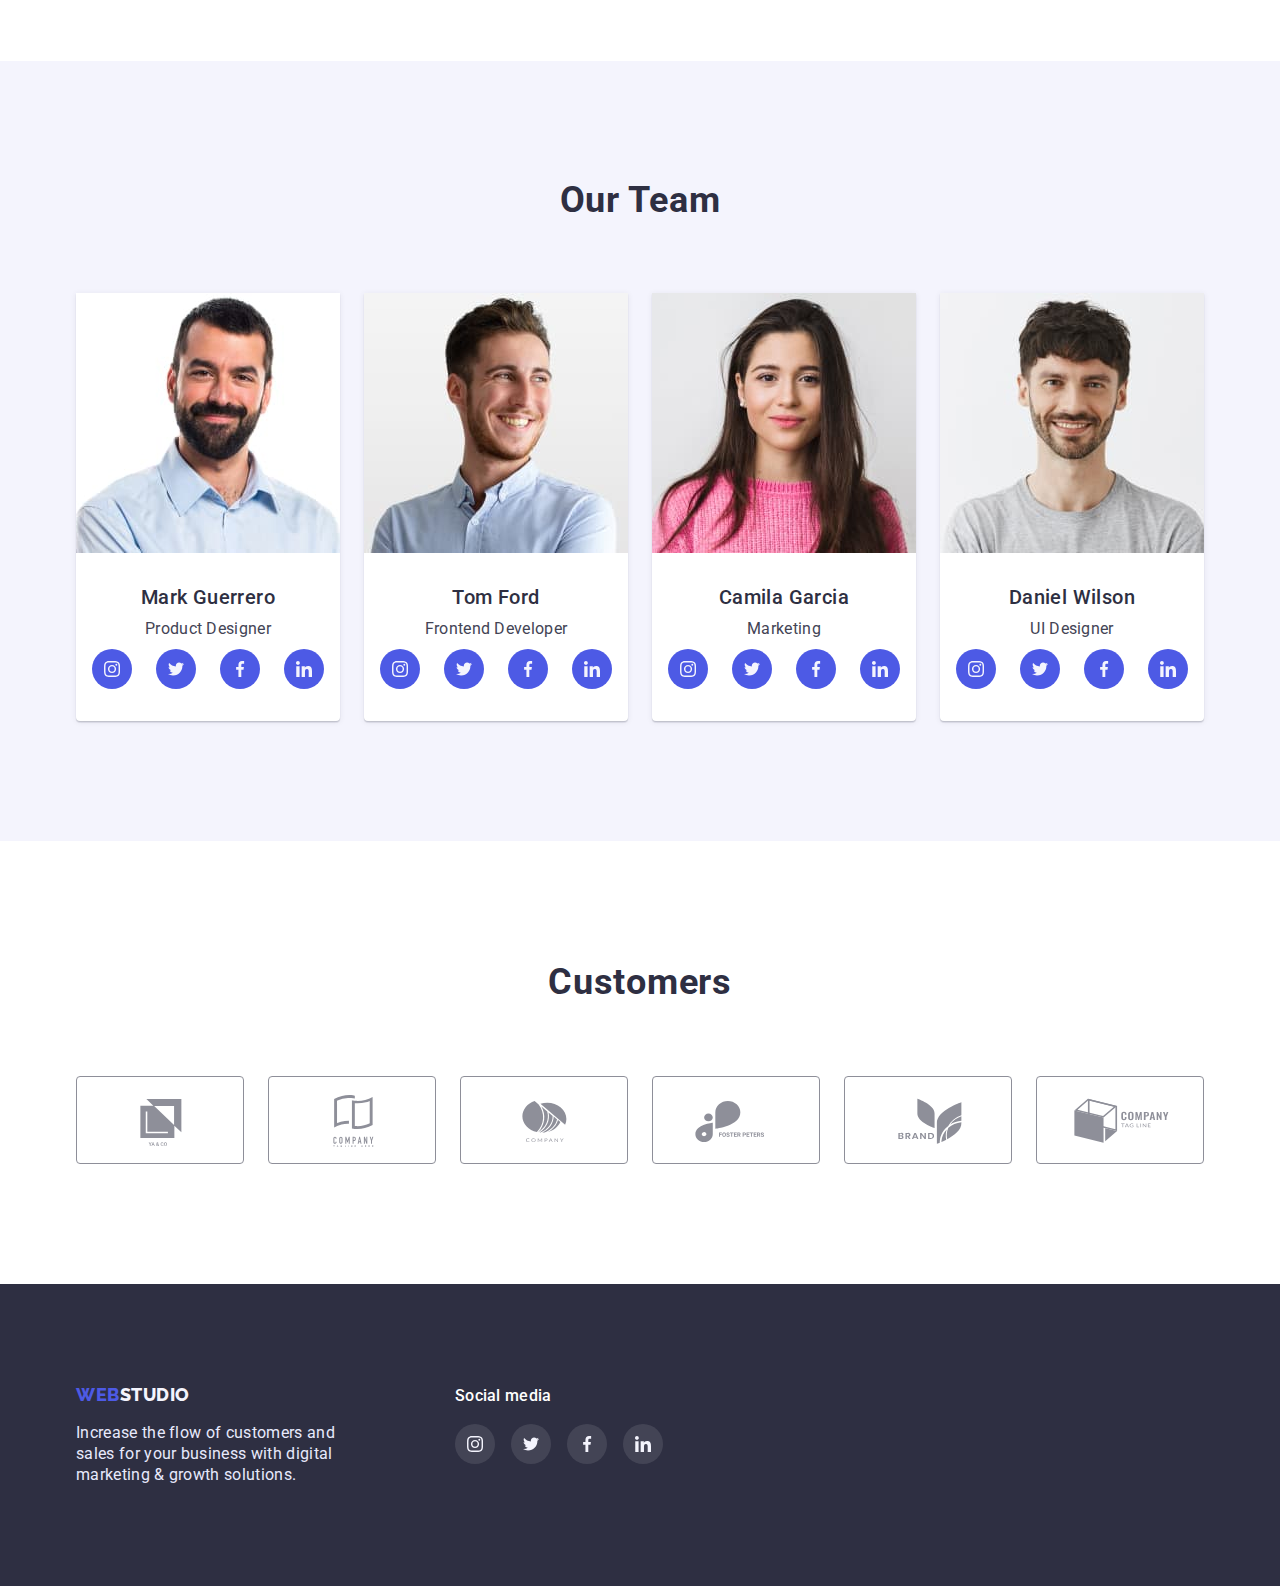
==== commit a9d2f722: "homework5" ====
--- a/index.html
+++ b/index.html
@@ -372,7 +372,7 @@
         </div>
         </div>
     </footer>
-    <div class="backdrop" data-modal>
+    <div class="backdrop is-hidden" data-modal>
         <div class="modal">
             <button type="button"class="close-modal" data-modal-close >
                 <svg xmlns="http://www.w3.org/2000/svg" width="8" height="8" fill="none">
